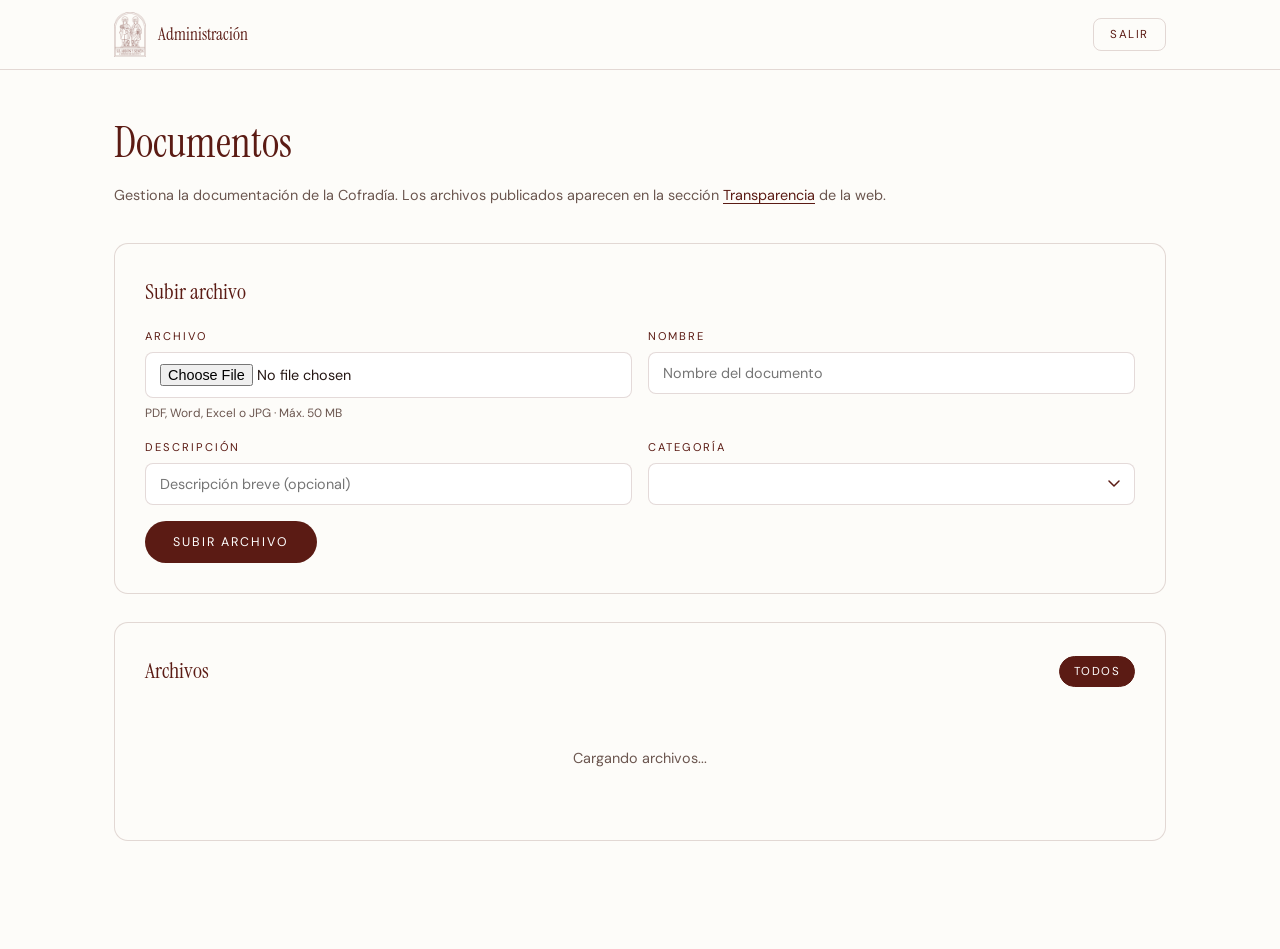
==== admin/index.html @ 03ffc3a8 "Panel de administración y transparencia dinámica - Añadido panel privado de administración (/admin/l" ====
<!DOCTYPE html>
<html lang="es">
<head>
<meta charset="UTF-8">
<meta name="viewport" content="width=device-width, initial-scale=1.0">
<title>Administración · Cofradía Santos Patronos</title>
<meta name="robots" content="noindex, nofollow">
<link rel="preconnect" href="https://fonts.googleapis.com">
<link rel="preconnect" href="https://fonts.gstatic.com" crossorigin>
<link href="https://fonts.googleapis.com/css2?family=DM+Sans:wght@200..500&family=Instrument+Serif:ital@0;1&display=swap" rel="stylesheet">
<link rel="stylesheet" href="/styles/admin.css">
<link rel="icon" href="/icons/favicon.ico">
<link rel="apple-touch-icon" href="/icons/apple-touch-icon.png">
</head>
<body>
  <nav class="admin-nav">
    <div class="admin-nav-in">
      <a href="/" class="admin-marca">
        <img src="/assets/logo-nav.png" alt="" width="32">
        <span>Administración</span>
      </a>
      <div class="admin-nav-derecha">
        <span id="user-info" class="admin-user"></span>
        <button id="btn-logout" class="boton-logout">Salir</button>
      </div>
    </div>
  </nav>

  <main class="admin-main">
    <div class="admin-wrap">
      <header class="admin-header">
        <h1>Documentos</h1>
        <p>Gestiona la documentación de la Cofradía. Los archivos publicados aparecen en la sección <a href="/#transparencia">Transparencia</a> de la web.</p>
      </header>

      <!-- Subida de archivos -->
      <section id="seccion-subida" class="admin-seccion">
        <h2>Subir archivo</h2>
        <form id="form-subida" class="form-subida">
          <div class="subida-campos">
            <div class="campo">
              <label for="file-input">Archivo</label>
              <input type="file" id="file-input" accept=".pdf,.doc,.docx,.xls,.xlsx,.jpg,.jpeg" required>
              <span class="campo-nota">PDF, Word, Excel o JPG · Máx. 50 MB</span>
            </div>
            <div class="campo">
              <label for="file-name">Nombre</label>
              <input type="text" id="file-name" placeholder="Nombre del documento" required>
            </div>
            <div class="campo">
              <label for="file-desc">Descripción</label>
              <input type="text" id="file-desc" placeholder="Descripción breve (opcional)">
            </div>
            <div class="campo">
              <label for="file-category">Categoría</label>
              <select id="file-category" required></select>
            </div>
          </div>
          <div id="subida-estado" class="subida-estado"></div>
          <button type="submit" class="boton-subir" id="btn-subir">Subir archivo</button>
        </form>
      </section>

      <!-- Listado de archivos -->
      <section class="admin-seccion">
        <div class="admin-seccion-header">
          <h2>Archivos</h2>
          <div class="filtro-categorias">
            <button class="filtro-btn activo" data-cat="todos">Todos</button>
          </div>
        </div>
        <div id="lista-archivos" class="lista-archivos">
          <p class="lista-vacia">Cargando archivos...</p>
        </div>
      </section>
    </div>
  </main>

  <div id="modal-confirm" class="modal" hidden>
    <div class="modal-card">
      <p id="modal-texto"></p>
      <div class="modal-botones">
        <button id="modal-cancelar" class="modal-btn modal-cancelar">Cancelar</button>
        <button id="modal-aceptar" class="modal-btn modal-aceptar">Confirmar</button>
      </div>
    </div>
  </div>

  <script type="module" src="/js/admin.js"></script>
</body>
</html>
---- styles/admin.css ----
:root{
  --granate:#5b1b14;
  --granate-oscuro:#43130e;
  --granate-claro:#7a2a20;
  --crema:#f6f2ec;
  --papel:#fdfcf9;
  --tinta:#241512;
  --texto-secundario:#43322d;
  --texto-muted:#6b564f;
  --linea:rgba(91,27,20,.16);
  --serif:'Instrument Serif', Georgia, serif;
  --sans:'DM Sans', system-ui, sans-serif;
  --ok:#2e7d32;
  --ok-bg:#e8f5e9;
  --err:#c0392b;
  --err-bg:#fdecea;
  --warn:#e65100;
  --warn-bg:#fff3e0;
}
*{margin:0;padding:0;box-sizing:border-box}
body{font-family:var(--sans);color:var(--tinta);background:var(--papel);line-height:1.6;font-size:15px}
:focus-visible{outline:2px solid var(--granate);outline-offset:3px}

/* ===== LOGIN ===== */
.login-body{min-height:100vh;display:flex;align-items:center;justify-content:center;background:var(--crema);padding:24px}
.login-card{background:var(--papel);border:1px solid var(--linea);border-radius:16px;padding:44px 38px;max-width:400px;width:100%;text-align:center}
.login-logo{width:64px;height:auto;margin:0 auto 24px}
.login-card h1{font-family:var(--serif);font-weight:400;font-size:1.7rem;color:var(--granate);margin-bottom:6px}
.login-sub{font-size:.82rem;color:var(--texto-muted);margin-bottom:28px}
.login-card .campo{text-align:left;margin-bottom:16px}
.login-card label{display:block;font-size:.7rem;letter-spacing:.18em;text-transform:uppercase;color:var(--granate);margin-bottom:6px}
.login-card input{width:100%;font-family:var(--sans);font-size:.95rem;padding:12px 14px;border:1px solid var(--linea);border-radius:8px;background:#fff;color:var(--tinta)}
.login-card input:focus{outline:2px solid var(--granate);outline-offset:1px;border-color:var(--granate)}
.password-wrap{position:relative}
.password-wrap input{width:100%;padding-right:44px}
.password-toggle{position:absolute;right:12px;top:50%;transform:translateY(-50%);background:none;border:none;cursor:pointer;color:var(--texto-muted);padding:4px;display:flex;align-items:center;justify-content:center}
.password-toggle:hover{color:var(--granate)}
.oculto{display:none}
.login-error{display:none;font-size:.85rem;color:var(--err);background:var(--err-bg);padding:10px 14px;border-radius:8px;margin-bottom:16px;text-align:left}
.login-error.visible{display:block}
.boton-login{width:100%;font-family:var(--sans);font-size:.8rem;letter-spacing:.16em;text-transform:uppercase;padding:14px;background:var(--granate);color:#fff;border:none;border-radius:999px;cursor:pointer;transition:background .2s}
.boton-login:hover{background:var(--granate-oscuro)}
.boton-login:disabled{opacity:.6;cursor:wait}
.login-volver{display:inline-block;margin-top:22px;font-size:.82rem;color:var(--texto-muted);text-decoration:none}
.login-volver:hover{color:var(--granate)}

/* ===== ADMIN NAV ===== */
.admin-nav{position:sticky;top:0;z-index:50;background:rgba(253,252,249,.92);backdrop-filter:blur(8px);border-bottom:1px solid var(--linea)}
.admin-nav-in{max-width:1100px;margin:0 auto;padding:12px 24px;display:flex;align-items:center;justify-content:space-between}
.admin-marca{display:flex;align-items:center;gap:12px;text-decoration:none}
.admin-marca img{flex:none}
.admin-marca span{font-family:var(--serif);font-size:1.05rem;color:var(--granate)}
.admin-nav-derecha{display:flex;align-items:center;gap:14px}
.admin-user{font-size:.78rem;color:var(--texto-muted)}
.boton-logout{font-family:var(--sans);font-size:.72rem;letter-spacing:.14em;text-transform:uppercase;padding:8px 16px;border:1px solid var(--linea);border-radius:8px;background:none;color:var(--granate);cursor:pointer;transition:background .2s,color .2s}
.boton-logout:hover{background:var(--granate);color:#fff}

/* ===== MAIN ===== */
.admin-main{padding:40px 0 80px}
.admin-wrap{max-width:1100px;margin:0 auto;padding:0 24px}
.admin-header{margin-bottom:36px}
.admin-header h1{font-family:var(--serif);font-weight:400;font-size:clamp(1.8rem,3.5vw,2.6rem);color:var(--granate);margin-bottom:8px}
.admin-header p{color:var(--texto-muted);font-size:.9rem}
.admin-header a{color:var(--granate);text-decoration:underline;text-underline-offset:3px}

/* ===== SECCIONES ===== */
.admin-seccion{background:var(--papel);border:1px solid var(--linea);border-radius:14px;padding:30px;margin-bottom:28px}
.admin-seccion h2{font-family:var(--serif);font-weight:400;font-size:1.4rem;color:var(--granate);margin-bottom:18px}
.admin-seccion-header{display:flex;align-items:center;justify-content:space-between;flex-wrap:wrap;gap:12px;margin-bottom:18px}
.admin-seccion-header h2{margin-bottom:0}

/* ===== FORM SUBIDA ===== */
.subida-campos{display:grid;grid-template-columns:1fr 1fr;gap:16px;margin-bottom:16px}
@media(max-width:640px){.subida-campos{grid-template-columns:1fr}}
.subida-campos .campo{display:flex;flex-direction:column;gap:6px}
.subida-campos label{font-size:.7rem;letter-spacing:.18em;text-transform:uppercase;color:var(--granate)}
.subida-campos input,.subida-campos select{font-family:var(--sans);font-size:.9rem;padding:11px 14px;border:1px solid var(--linea);border-radius:8px;background:#fff;color:var(--tinta)}
.subida-campos input:focus,.subida-campos select:focus{outline:2px solid var(--granate);outline-offset:1px;border-color:var(--granate)}
.subida-campos select{appearance:none;-webkit-appearance:none;background-image:url("data:image/svg+xml,%3Csvg xmlns='http://www.w3.org/2000/svg' width='12' height='8'%3E%3Cpath d='M1 1l5 5 5-5' stroke='%235b1b14' stroke-width='1.5' fill='none' stroke-linecap='round' stroke-linejoin='round'/%3E%3C/svg%3E");background-repeat:no-repeat;background-position:right 14px center;padding-right:38px}
.campo-nota{font-size:.75rem;color:var(--texto-muted)}
.subida-estado{display:none;font-size:.85rem;padding:10px 14px;border-radius:8px;margin-bottom:14px}
.subida-estado.ok{display:block;color:var(--ok);background:var(--ok-bg)}
.subida-estado.err{display:block;color:var(--err);background:var(--err-bg)}
.subida-estado.cargando{display:block;color:var(--warn);background:var(--warn-bg)}
.boton-subir{font-family:var(--sans);font-size:.78rem;letter-spacing:.16em;text-transform:uppercase;padding:13px 28px;background:var(--granate);color:#fff;border:none;border-radius:999px;cursor:pointer;transition:background .2s}
.boton-subir:hover{background:var(--granate-oscuro)}
.boton-subir:disabled{opacity:.6;cursor:wait}

/* ===== FILTROS ===== */
.filtro-categorias{display:flex;flex-wrap:wrap;gap:6px}
.filtro-btn{font-family:var(--sans);font-size:.72rem;letter-spacing:.12em;text-transform:uppercase;padding:7px 14px;border:1px solid var(--linea);border-radius:999px;background:none;color:var(--texto-muted);cursor:pointer;transition:all .2s}
.filtro-btn:hover{border-color:var(--granate);color:var(--granate)}
.filtro-btn.activo{background:var(--granate);color:#fff;border-color:var(--granate)}

/* ===== LISTA ARCHIVOS ===== */
.lista-archivos{display:flex;flex-direction:column;gap:2px}
.lista-vacia{text-align:center;padding:40px;color:var(--texto-muted);font-size:.9rem}
.archivo-fila{display:grid;grid-template-columns:1fr auto auto auto;gap:14px;align-items:center;padding:14px 16px;border-radius:10px;transition:background .15s}
.archivo-fila:hover{background:var(--crema)}
.archivo-info{min-width:0}
.archivo-nombre{font-weight:500;font-size:.92rem;color:var(--tinta);white-space:nowrap;overflow:hidden;text-overflow:ellipsis}
.archivo-meta{font-size:.75rem;color:var(--texto-muted);margin-top:2px;display:flex;gap:12px;flex-wrap:wrap}
.archivo-badge{display:inline-block;font-size:.65rem;letter-spacing:.12em;text-transform:uppercase;padding:3px 10px;border-radius:999px;font-weight:500}
.archivo-badge.publicado{background:var(--ok-bg);color:var(--ok)}
.archivo-badge.borrador{background:var(--warn-bg);color:var(--warn)}
.archivo-acciones{display:flex;gap:6px}
.boton-accion{font-family:var(--sans);font-size:.7rem;letter-spacing:.1em;text-transform:uppercase;padding:7px 14px;border-radius:8px;border:1px solid var(--linea);background:none;cursor:pointer;transition:all .2s;white-space:nowrap}
.boton-accion.pub{color:var(--ok);border-color:var(--ok)}
.boton-accion.pub:hover{background:var(--ok);color:#fff}
.boton-accion.despub{color:var(--warn);border-color:var(--warn)}
.boton-accion.despub:hover{background:var(--warn);color:#fff}
.boton-accion.borrar{color:var(--err);border-color:var(--err)}
.boton-accion.borrar:hover{background:var(--err);color:#fff}
.boton-accion.descargar{color:var(--granate);border-color:var(--granate)}
.boton-accion.descargar:hover{background:var(--granate);color:#fff}
.boton-accion:disabled{opacity:.4;cursor:wait}
@media(max-width:640px){
  .archivo-fila{grid-template-columns:1fr;gap:10px}
  .archivo-acciones{flex-wrap:wrap}
}

/* ===== MODAL ===== */
.modal{position:fixed;inset:0;background:rgba(0,0,0,.4);display:flex;align-items:center;justify-content:center;z-index:100;padding:24px}
.modal[hidden]{display:none}
.modal-card{background:var(--papel);border-radius:14px;padding:30px;max-width:380px;width:100%;text-align:center}
.modal-card p{font-size:.95rem;color:var(--tinta);margin-bottom:22px}
.modal-botones{display:flex;gap:10px;justify-content:center}
.modal-btn{font-family:var(--sans);font-size:.78rem;letter-spacing:.12em;text-transform:uppercase;padding:10px 22px;border-radius:999px;border:none;cursor:pointer;transition:background .2s}
.modal-cancelar{background:var(--linea);color:var(--tinta)}
.modal-cancelar:hover{background:#d5cdc7}
.modal-aceptar{background:var(--err);color:#fff}
.modal-aceptar:hover{background:#a93226}
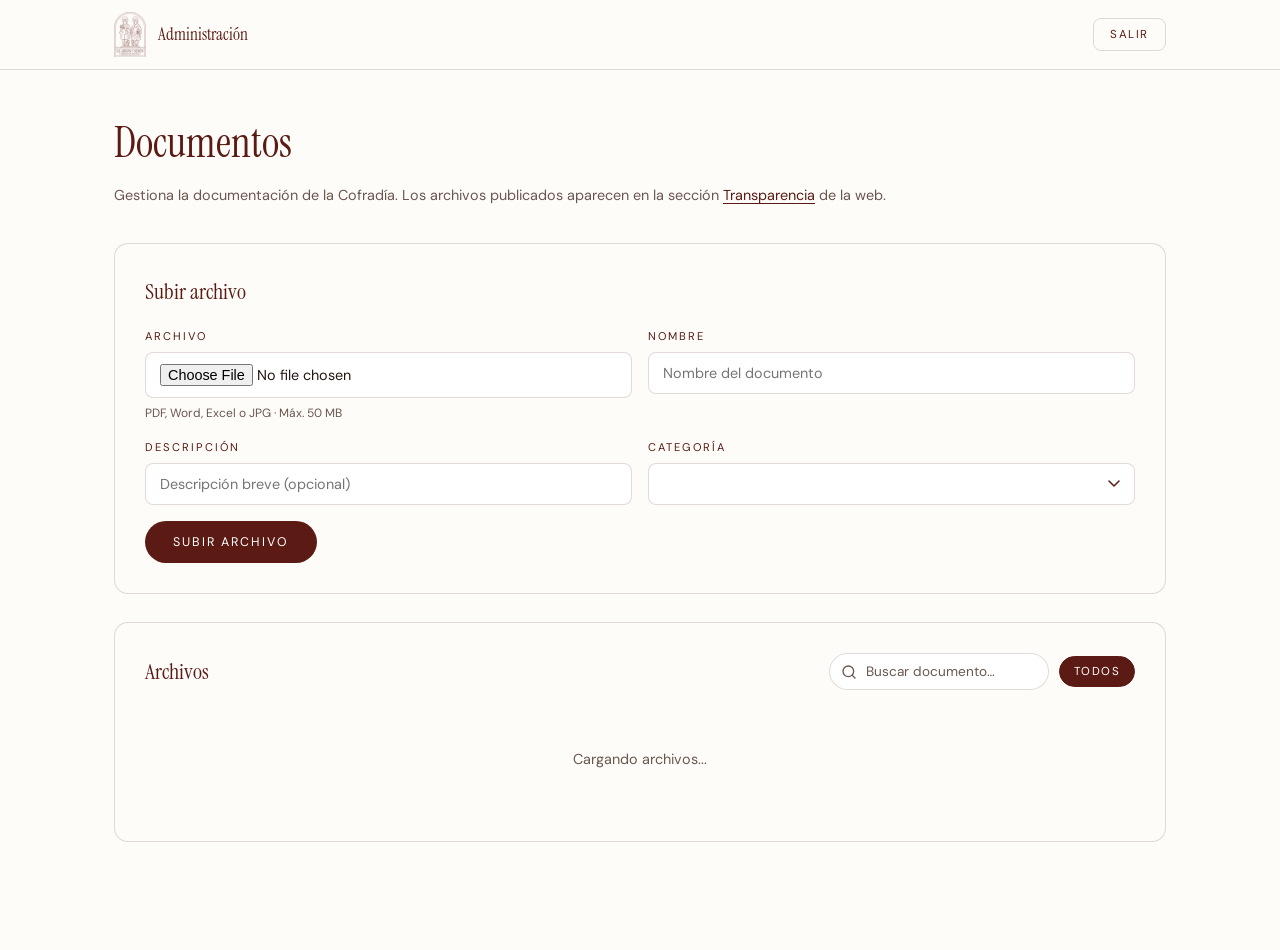
==== commit 78565f56: "Buscador admin, mejoras responsive y correcciones - Añadido buscador de documentos en panel de admin" ====
--- a/admin/index.html
+++ b/admin/index.html
@@ -65,8 +65,14 @@
       <section class="admin-seccion">
         <div class="admin-seccion-header">
           <h2>Archivos</h2>
-          <div class="filtro-categorias">
-            <button class="filtro-btn activo" data-cat="todos">Todos</button>
+          <div class="archivos-toolbar">
+            <div class="buscador-wrap">
+              <svg class="buscador-icono" width="16" height="16" viewBox="0 0 24 24" fill="none" stroke="currentColor" stroke-width="2" stroke-linecap="round" stroke-linejoin="round"><circle cx="11" cy="11" r="8"/><line x1="21" y1="21" x2="16.65" y2="16.65"/></svg>
+              <input type="text" id="buscador" class="buscador-input" placeholder="Buscar documento…">
+            </div>
+            <div class="filtro-categorias">
+              <button class="filtro-btn activo" data-cat="todos">Todos</button>
+            </div>
           </div>
         </div>
         <div id="lista-archivos" class="lista-archivos">
--- a/styles/admin.css
+++ b/styles/admin.css
@@ -86,6 +86,14 @@
 .boton-subir:hover{background:var(--granate-oscuro)}
 .boton-subir:disabled{opacity:.6;cursor:wait}
 
+/* ===== BUSCADOR ===== */
+.archivos-toolbar{display:flex;align-items:center;justify-content:space-between;flex-wrap:wrap;gap:10px}
+.buscador-wrap{position:relative;flex:1;min-width:180px;max-width:320px}
+.buscador-icono{position:absolute;left:12px;top:50%;transform:translateY(-50%);color:var(--texto-muted);pointer-events:none}
+.buscador-input{width:100%;font-family:var(--sans);font-size:.85rem;padding:9px 14px 9px 36px;border:1px solid var(--linea);border-radius:999px;background:#fff;color:var(--tinta);transition:border-color .2s}
+.buscador-input:focus{outline:none;border-color:var(--granate)}
+.buscador-input::placeholder{color:var(--texto-muted)}
+
 /* ===== FILTROS ===== */
 .filtro-categorias{display:flex;flex-wrap:wrap;gap:6px}
 .filtro-btn{font-family:var(--sans);font-size:.72rem;letter-spacing:.12em;text-transform:uppercase;padding:7px 14px;border:1px solid var(--linea);border-radius:999px;background:none;color:var(--texto-muted);cursor:pointer;transition:all .2s}
@@ -99,12 +107,13 @@
 .archivo-fila:hover{background:var(--crema)}
 .archivo-info{min-width:0}
 .archivo-nombre{font-weight:500;font-size:.92rem;color:var(--tinta);white-space:nowrap;overflow:hidden;text-overflow:ellipsis}
+.archivo-desc{font-size:.8rem;color:var(--texto-muted);margin-top:2px;white-space:nowrap;overflow:hidden;text-overflow:ellipsis}
 .archivo-meta{font-size:.75rem;color:var(--texto-muted);margin-top:2px;display:flex;gap:12px;flex-wrap:wrap}
 .archivo-badge{display:inline-block;font-size:.65rem;letter-spacing:.12em;text-transform:uppercase;padding:3px 10px;border-radius:999px;font-weight:500}
 .archivo-badge.publicado{background:var(--ok-bg);color:var(--ok)}
 .archivo-badge.borrador{background:var(--warn-bg);color:var(--warn)}
 .archivo-acciones{display:flex;gap:6px}
-.boton-accion{font-family:var(--sans);font-size:.7rem;letter-spacing:.1em;text-transform:uppercase;padding:7px 14px;border-radius:8px;border:1px solid var(--linea);background:none;cursor:pointer;transition:all .2s;white-space:nowrap}
+.boton-accion{font-family:var(--sans);font-size:.7rem;letter-spacing:.1em;text-transform:uppercase;padding:10px 14px;min-height:44px;border-radius:8px;border:1px solid var(--linea);background:none;cursor:pointer;transition:all .2s;white-space:nowrap;display:inline-flex;align-items:center}
 .boton-accion.pub{color:var(--ok);border-color:var(--ok)}
 .boton-accion.pub:hover{background:var(--ok);color:#fff}
 .boton-accion.despub{color:var(--warn);border-color:var(--warn)}
@@ -129,4 +138,23 @@
 .modal-cancelar{background:var(--linea);color:var(--tinta)}
 .modal-cancelar:hover{background:#d5cdc7}
 .modal-aceptar{background:var(--err);color:#fff}
-.modal-aceptar:hover{background:#a93226}+.modal-aceptar:hover{background:#a93226}
+
+/* ===== RESPONSIVE ===== */
+@media(max-width:640px){
+  .login-card{padding:28px 20px}
+  .login-card h1{font-size:1.4rem}
+  .admin-nav-in{padding:10px 16px;gap:8px}
+  .admin-marca span{font-size:.9rem}
+  .admin-nav-derecha{gap:8px}
+  .admin-user{display:none}
+  .boton-logout{padding:6px 10px;font-size:.68rem}
+  .admin-seccion{padding:20px 16px}
+  .password-toggle{padding:8px}
+  .archivos-toolbar{flex-direction:column;align-items:stretch}
+  .buscador-wrap{max-width:none}
+}
+@media(max-width:400px){
+  .modal-botones{flex-direction:column;align-items:stretch}
+  .modal-btn{width:100%}
+}
